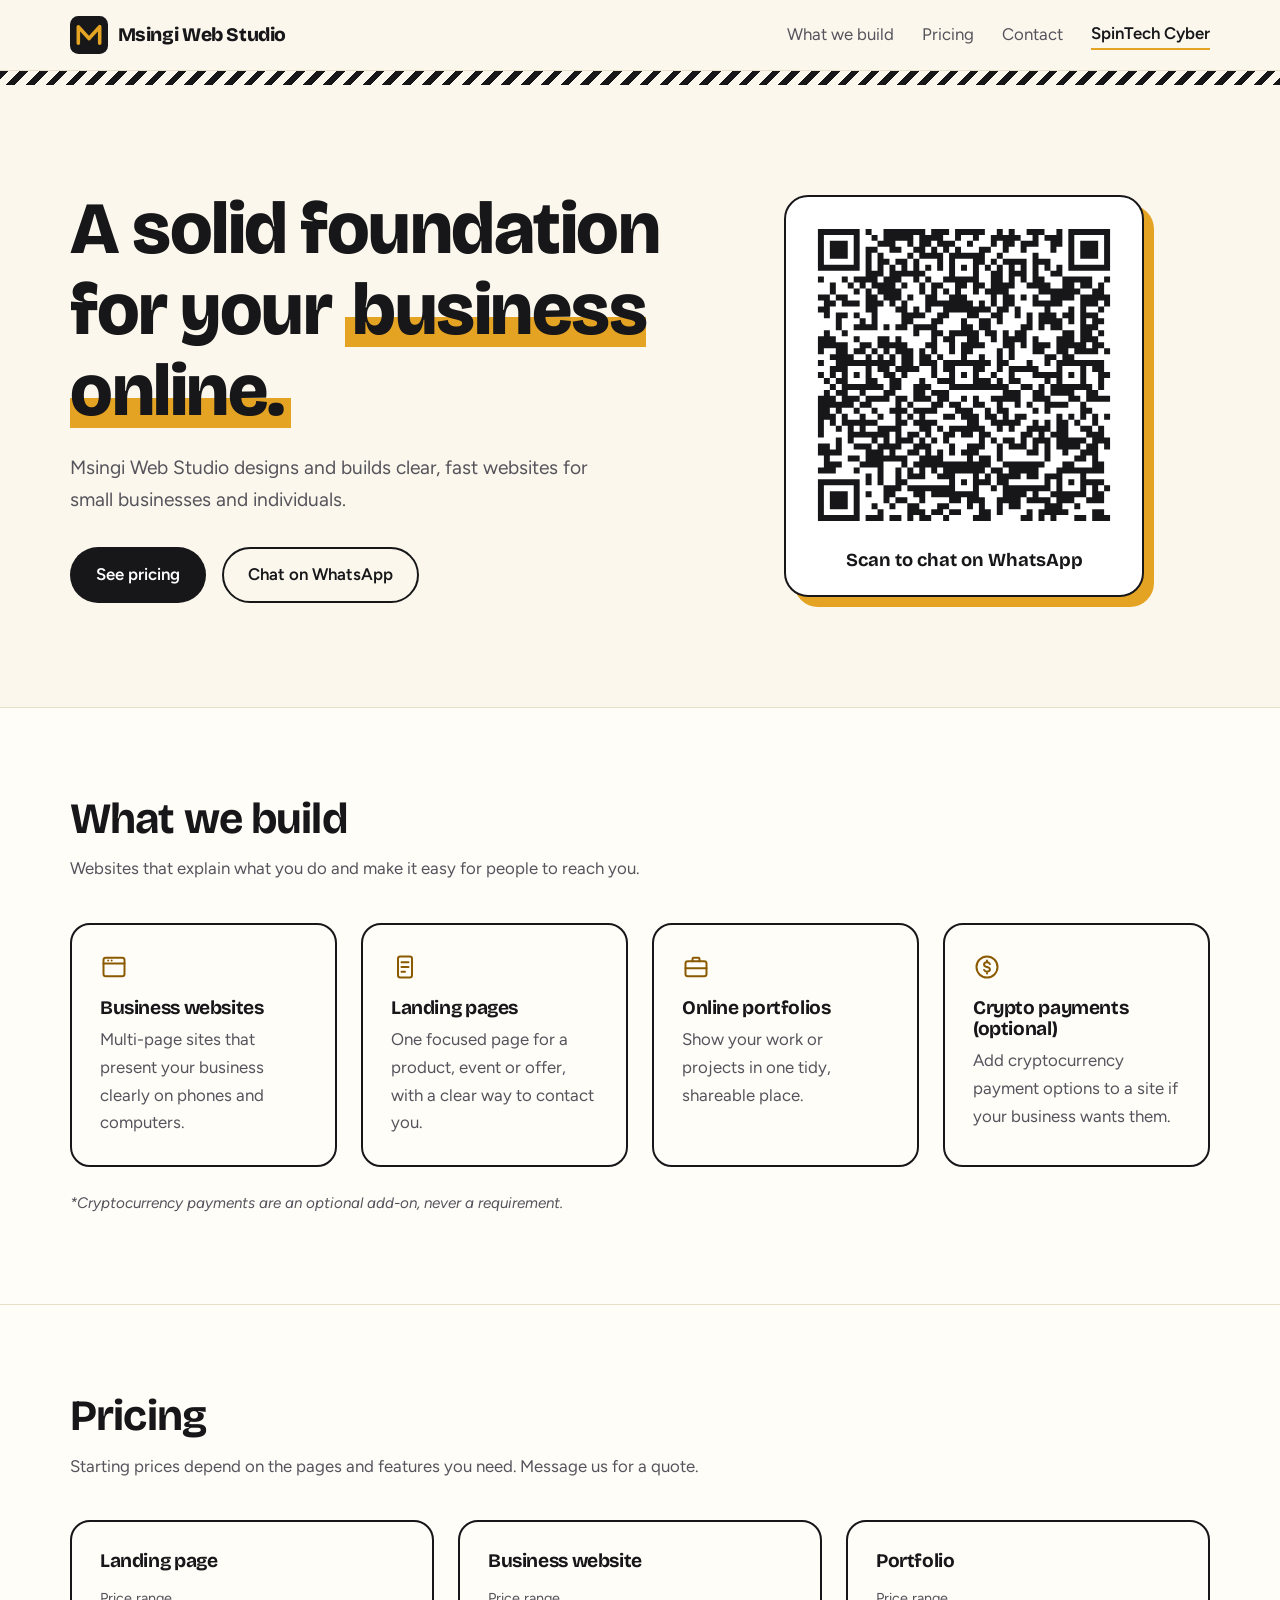
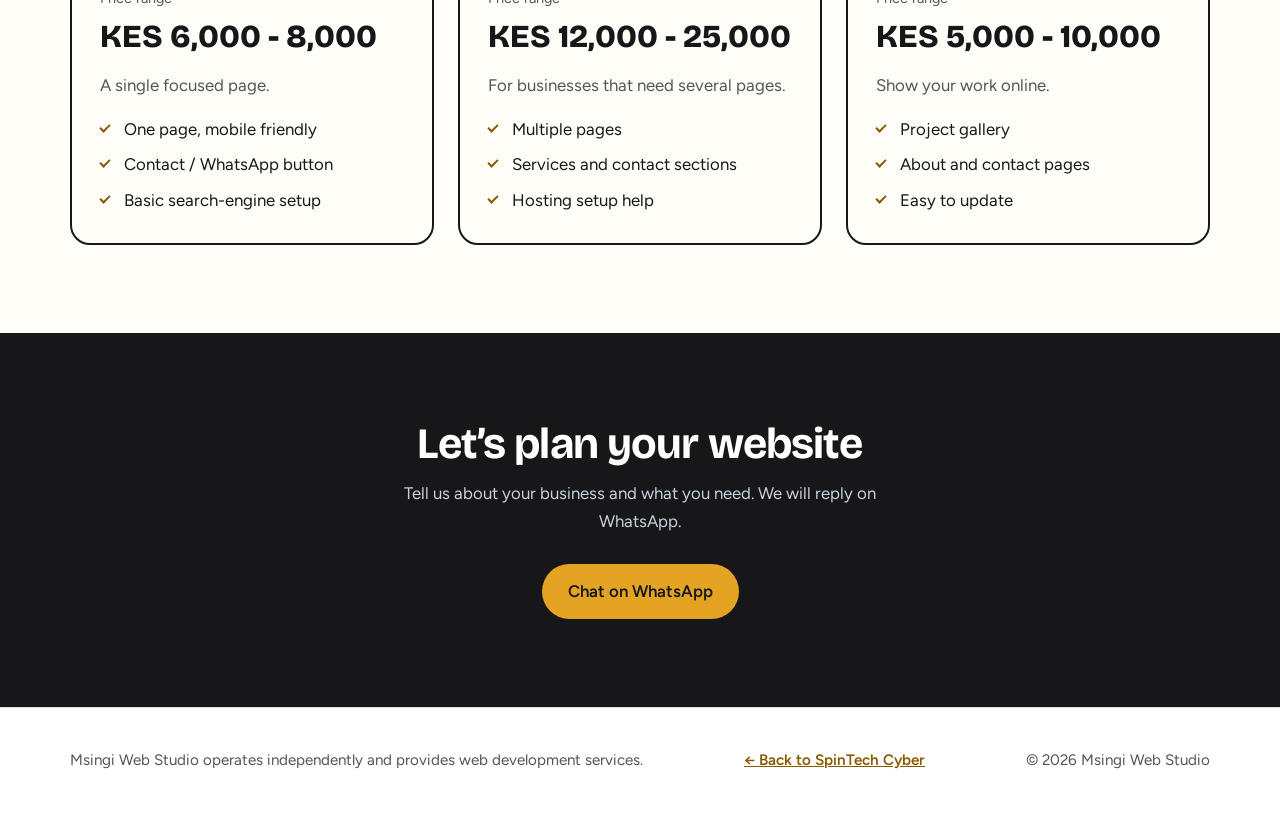
==== web-studio.html @ 888cbfbc "Update web-studio.html" ====
<!DOCTYPE html>
<html lang="en">
<head>
<meta charset="utf-8">
<meta name="viewport" content="width=device-width, initial-scale=1">
<title>Msingi Web Studio | Websites, Landing Pages and Portfolios</title>
<meta name="description" content="Msingi Web Studio builds business websites, landing pages and online portfolios, with optional cryptocurrency payment integration.">
<meta name="color-scheme" content="light only">
<meta name="theme-color" content="#17171A">
<link rel="icon" href="assets/studio-favicon.svg" type="image/svg+xml">
<link rel="preconnect" href="https://fonts.googleapis.com">
<link rel="preconnect" href="https://fonts.gstatic.com" crossorigin>
<link href="https://fonts.googleapis.com/css2?family=Bricolage+Grotesque:wght@600;700;800&family=Figtree:wght@400;500;600&display=swap" rel="stylesheet">
<link rel="stylesheet" href="css/base.css">
<link rel="stylesheet" href="css/studio.css">
</head>
<body>
<a class="skip" href="#main">Skip to content</a>
<header class="site-header">
  <div class="container bar">
    <a class="brand" href="web-studio.html" aria-label="Msingi Web Studio home"><img src="assets/studio-favicon.svg" alt="" width="38" height="38"><span class="brand-name">Msingi Web Studio</span></a>
    <button class="nav-toggle" aria-expanded="false" aria-controls="site-nav" aria-label="Toggle menu">&#9776;</button>
    <nav id="site-nav" aria-label="Main">
      <a href="#what">What we build</a>
      <a href="#pricing">Pricing</a>
      <a href="#contact">Contact</a>
      <a class="back" href="index.html">SpinTech Cyber</a>
    </nav>
  </div>
</header>
<div class="hatch" aria-hidden="true"></div>

<main id="main">
  <section class="hero">
    <div class="container hero-grid">
      <div>
        <h1>A solid foundation for your <mark>business online.</mark></h1>
        <p class="lead">Msingi Web Studio designs and builds clear, fast websites for small businesses and individuals.</p>
        <div class="actions">
          <a class="btn btn-primary" href="#pricing">See pricing</a>
          <a class="btn btn-ghost" data-wa="studio" href="#contact">Chat on WhatsApp</a>
        </div>
      </div>
      <figure class="qr"><img src="assets/whatsapp-qr.svg" alt="QR code: scan to chat with Msingi Web Studio on WhatsApp" width="320" height="320"><figcaption>Scan to chat on WhatsApp</figcaption></figure>
    </div>
  </section>

  <section id="what" class="white">
    <div class="container">
      <div class="head"><h2>What we build</h2><p>Websites that explain what you do and make it easy for people to reach you.</p></div>
      <div class="grid" id="studio-services"></div>
      <p class="optional-note"><i>*Cryptocurrency payments are an optional add-on, never a requirement.</i></p>
    </div>
  </section>

  <section id="pricing" class="white">
    <div class="container">
      <div class="head"><h2>Pricing</h2><p>Starting prices depend on the pages and features you need. Message us for a quote.</p></div>
      <div class="pricing" id="pricing-grid"></div>
    </div>
  </section>

  <section id="contact" class="contact">
    <div class="container">
      <h2>Let&rsquo;s plan your website</h2>
      <p>Tell us about your business and what you need. We will reply on WhatsApp.</p>
      <a class="btn btn-wa" data-wa="studio" href="#contact">Chat on WhatsApp</a>
    </div>
  </section>
</main>

<footer class="site-footer">
  <div class="container foot">
    <p>Msingi Web Studio operates independently and provides web development services.</p>
    <p><a href="index.html">&larr; Back to SpinTech Cyber</a></p>
    <p>&copy; <span data-year></span> Msingi Web Studio</p>
  </div>
</footer>
<script src="js/config.js"></script>
<script src="js/main.js"></script>
</body>
</html>
---- css/base.css ----
*,*::before,*::after{box-sizing:border-box}
html{scroll-behavior:smooth;scroll-padding-top:80px;-webkit-text-size-adjust:100%}
body{margin:0;line-height:1.65;-webkit-font-smoothing:antialiased}
img,svg,iframe{max-width:100%;display:block}
h1,h2,h3,p,ul{margin:0}
ul{padding:0;list-style:none}
a{color:inherit}
:focus-visible{outline:3px solid var(--focus);outline-offset:3px;border-radius:4px}
.container{width:min(1140px,100% - 2.5rem);margin-inline:auto}
.skip{position:absolute;left:-999px;top:0;background:#fff;color:#000;padding:.75rem 1rem;z-index:100}
.skip:focus{left:1rem;top:1rem}
.placeholder{font-style:italic;opacity:.8}
.btn{display:inline-flex;align-items:center;justify-content:center;min-height:48px;padding:.75rem 1.5rem;border-radius:var(--btn-radius);font-weight:600;text-decoration:none;border:2px solid transparent;transition:background .2s,color .2s,border-color .2s,transform .2s;cursor:pointer}
.btn:hover{transform:translateY(-2px)}
.nav-toggle{display:none;background:none;border:1px solid currentColor;color:inherit;border-radius:8px;width:46px;height:46px;cursor:pointer;font-size:1.3rem}
@media (max-width:820px){
  .nav-toggle{display:block}
  #site-nav{display:none;background:var(--bg);position:absolute;left:0;right:0;top:100%;flex-direction:column;align-items:stretch;gap:0;padding:.25rem 1.25rem 1.25rem;border-bottom:1px solid var(--line);box-shadow:0 18px 30px rgba(0,0,0,.18)}
  #site-nav.open{display:flex}
  #site-nav a{padding:.9rem 0;line-height:1.3;text-align:left;border-bottom:1px solid var(--line)}
}
@media (prefers-reduced-motion:reduce){*{animation:none!important;transition:none!important;scroll-behavior:auto!important}}
---- css/studio.css ----
/* Msingi Web Studio: plush black, amber, cream and pink, themed from the owner's ValueMint NFT. Warm and playful, distinct from SpinTech's cold neon. */
:root{color-scheme:light;--bg:#FBF7EC;--card:#FFFDF8;--ink:#17171A;--muted:#55535B;--accent-text:#8A5A00;--amber:#E5A324;--pink:#F4B6B6;--line:#E8DFC8;--focus:#17171A;--btn-radius:999px}
body{background:var(--bg);color:var(--ink);font-family:"Figtree",system-ui,sans-serif;font-size:1.05rem}
h1,h2,h3,.brand-name{font-family:"Bricolage Grotesque","Figtree",sans-serif;line-height:1.1;letter-spacing:-.02em}
h2{font-size:clamp(1.9rem,4vw,2.7rem);font-weight:700}
h3{font-size:1.2rem;font-weight:700}
p{color:var(--muted)}
.site-header{position:sticky;top:0;z-index:50;background:rgba(251,247,236,.95);backdrop-filter:blur(8px);border-bottom:1px solid var(--line)}
.bar{display:flex;align-items:center;justify-content:space-between;min-height:70px}
.brand{display:flex;align-items:center;gap:.6rem;text-decoration:none}
.brand img{width:38px;height:38px}
.brand-name{font-size:1.2rem;font-weight:800}
@media (min-width:821px){#site-nav{display:flex;align-items:center;gap:1.75rem}}
#site-nav a{text-decoration:none;color:var(--muted)}
#site-nav a:hover{color:var(--accent-text)}
#site-nav a.back{color:var(--ink);font-weight:600;border-bottom:2px solid var(--amber)}
.btn-primary{background:var(--ink);color:#fff}.btn-primary:hover{background:var(--accent-text)}
.btn-ghost{border-color:var(--ink);color:var(--ink)}.btn-ghost:hover{background:var(--ink);color:#fff}
.hero{padding:clamp(3.5rem,9vw,6.5rem) 0}
.hero-grid{display:grid;grid-template-columns:1.1fr .9fr;gap:3rem;align-items:center}
.hero h1{font-size:clamp(2.6rem,6.5vw,4.6rem);font-weight:800;margin-bottom:1.25rem;max-width:14em}
.lead{font-size:1.2rem;max-width:34rem;margin-bottom:2rem}
.actions{display:flex;flex-wrap:wrap;gap:1rem}
.browser{background:var(--card);border:2px solid var(--ink);border-radius:20px;box-shadow:10px 10px 0 var(--amber);overflow:hidden}
.browser .top{display:flex;gap:6px;padding:.7rem 1rem;border-bottom:2px solid var(--ink);background:#F3F3F3}
.browser .top i{width:10px;height:10px;border-radius:50%;background:var(--ink)}
.browser .body{padding:1.5rem;display:grid;gap:.8rem}
.browser .body i{display:block;height:14px;border-radius:7px;background:var(--line)}
.browser .body i:first-child{height:70px;background:var(--amber)}
.browser .body i:nth-child(3){width:70%}.browser .body i:nth-child(5){width:50%}
@media (max-width:820px){.hero-grid{grid-template-columns:1fr}}
section{padding:clamp(3.5rem,8vw,5.5rem) 0}
.head{max-width:40rem;margin-bottom:2.5rem}.head h2{margin-bottom:.75rem}
.white{background:var(--card)}
section+section{border-top:1px solid var(--line)}
section.contact{border-top:0}
.grid{display:grid;grid-template-columns:repeat(auto-fill,minmax(250px,1fr));gap:1.5rem}
.card,.plan,.work{background:var(--card);border:2px solid var(--ink);border-radius:20px;padding:1.75rem}
.card{transition:transform .2s,box-shadow .2s}
.card:hover{transform:translate(-3px,-3px);box-shadow:6px 6px 0 var(--amber)}
.icon{display:inline-flex;color:var(--accent-text);margin-bottom:1rem}
.card h3{margin-bottom:.5rem}
.optional-note{margin-top:1.5rem;font-size:.95rem}
.work{display:block;text-decoration:none;color:inherit;padding:1rem 1rem 1.5rem}
a.work{transition:transform .2s}a.work:hover{transform:translateY(-4px)}
.work h3{margin:1rem .5rem .25rem}.work p{margin:0 .5rem}
.mock{height:170px;border-radius:10px;border:2px solid var(--ink);display:grid;gap:8px;padding:14px;align-content:start}
.mock i{display:block;border-radius:6px;background:rgba(18,38,58,.14);height:12px}
.mock i:first-child{height:60px;background:var(--ink)}
.mock-0{background:#FCE3B0}.mock-1{background:#F9D3D3}.mock-2{background:#E3E5EA}
.pricing{display:grid;grid-template-columns:repeat(auto-fit,minmax(260px,1fr));gap:1.5rem}
.plan .from{font-size:.9rem;margin-top:1rem}
.plan .price{font-family:"Bricolage Grotesque",sans-serif;font-size:2rem;font-weight:800;color:var(--ink);margin-bottom:.5rem}
.plan ul{margin-top:1rem;display:grid;gap:.5rem}
.plan li{padding-left:1.5rem;position:relative}
.plan li::before{content:"";position:absolute;left:0;top:.5rem;width:10px;height:6px;border-left:2px solid var(--accent-text);border-bottom:2px solid var(--accent-text);transform:rotate(-45deg)}
.contact{background:var(--ink);color:#fff;text-align:center}
.contact h2{margin-bottom:.75rem}.contact p{color:#C7D3DD;max-width:34rem;margin:0 auto 1.75rem}
.btn-wa{background:var(--amber);color:var(--ink)}.btn-wa:hover{background:#fff}
.site-footer{padding:2.5rem 0;background:#fff;border-top:1px solid var(--line);font-size:.95rem}
.foot{display:flex;flex-wrap:wrap;justify-content:space-between;gap:1rem 2rem;align-items:center}
.foot a{color:var(--accent-text);font-weight:600}
.hero h1 mark{background:linear-gradient(transparent 58%,var(--amber) 58% 92%,transparent 92%);color:inherit;padding:0 .1em}
.hatch{height:14px;background:repeating-linear-gradient(135deg,var(--ink) 0 6px,transparent 6px 14px)}
.work .visit{color:var(--accent-text);font-weight:600}
.shot{position:relative;aspect-ratio:16/10;overflow:hidden;background:#F3F3F3}
.work .shot{border:2px solid var(--ink);border-radius:12px}
.shot img{width:100%;height:100%;object-fit:cover;object-position:top}
.shot .cover{position:absolute;inset:0}
.qr{margin:0;justify-self:center;width:min(360px,100%);background:#fff;border:2px solid var(--ink);border-radius:24px;padding:1.25rem;box-shadow:10px 10px 0 var(--amber);text-align:center}
.qr img{width:100%;height:auto}
.qr figcaption{font-family:"Bricolage Grotesque",sans-serif;font-weight:700;font-size:1.15rem;margin-top:.75rem}
@media (max-width:820px){#site-nav a.back{align-self:flex-start;margin-top:.5rem}}
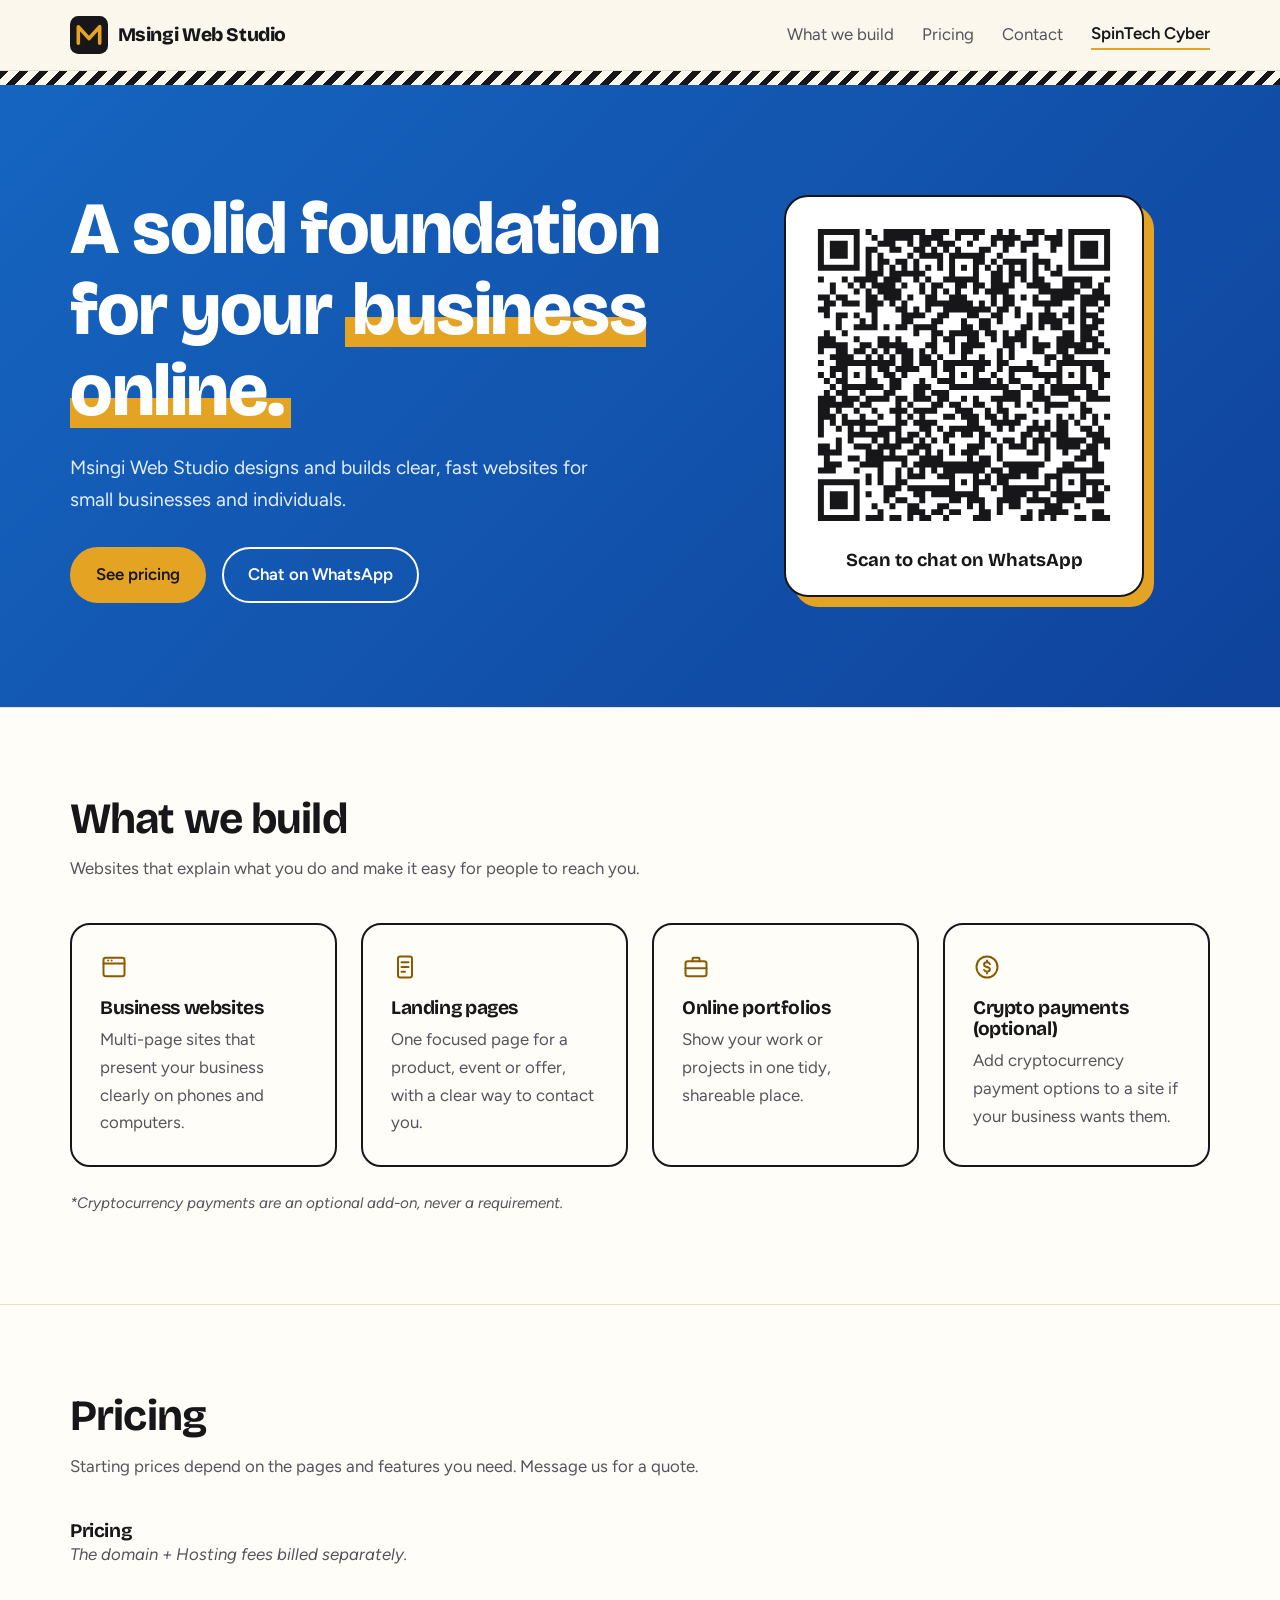
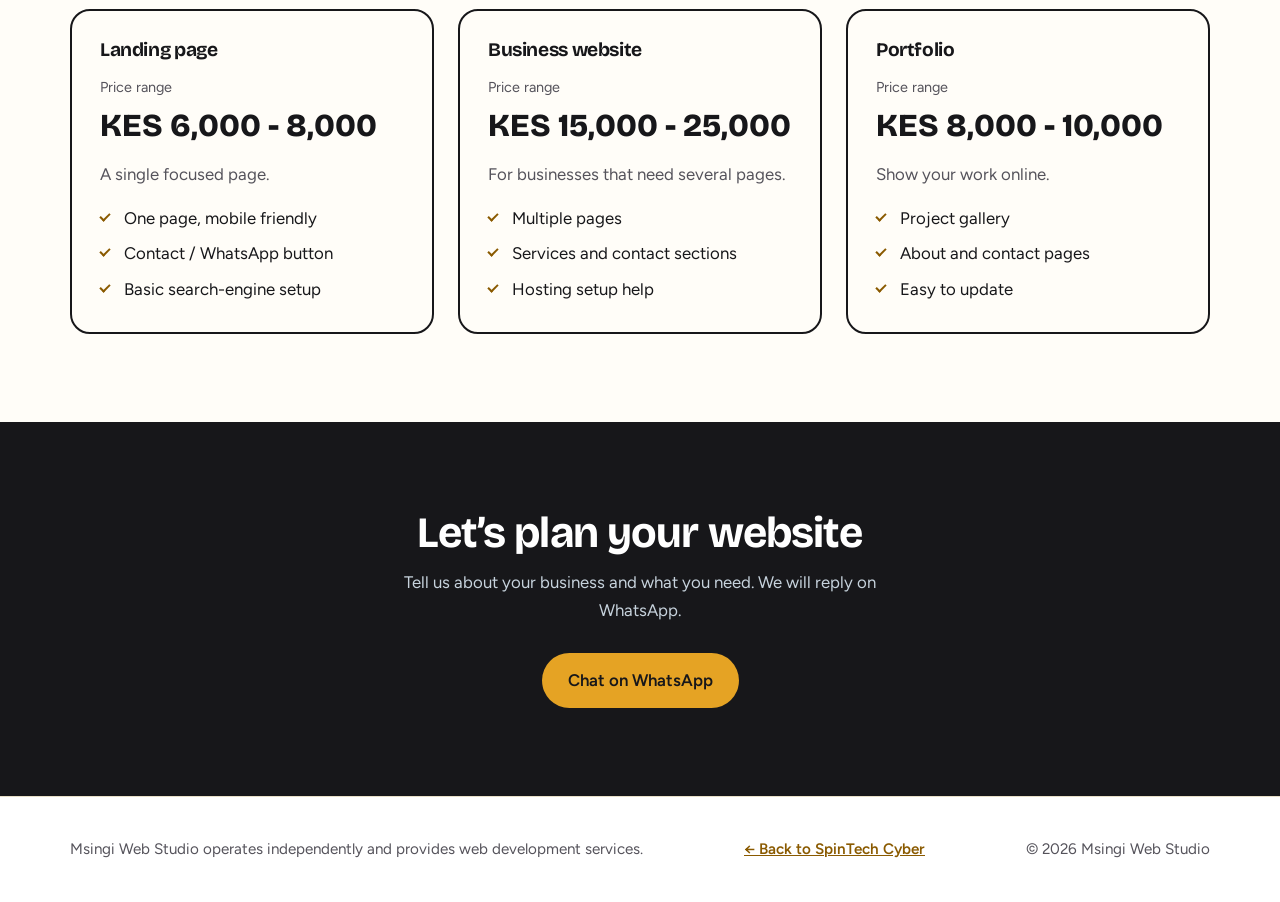
==== commit 12ae9beb: "Update web-studio.html" ====
--- a/web-studio.html
+++ b/web-studio.html
@@ -56,6 +56,7 @@
   <section id="pricing" class="white">
     <div class="container">
       <div class="head"><h2>Pricing</h2><p>Starting prices depend on the pages and features you need. Message us for a quote.</p></div>
+      <div class="head"><h3>Pricing</h3><p><i>The domain + Hosting fees billed separately.</i></p></div>
       <div class="pricing" id="pricing-grid"></div>
     </div>
   </section>
--- a/css/studio.css
+++ b/css/studio.css
@@ -71,3 +71,26 @@
 .qr img{width:100%;height:auto}
 .qr figcaption{font-family:"Bricolage Grotesque",sans-serif;font-weight:700;font-size:1.15rem;margin-top:.75rem}
 @media (max-width:820px){#site-nav a.back{align-self:flex-start;margin-top:.5rem}}
+.hero{
+  background-color:#1565C0;
+  background-image:
+    linear-gradient(135deg,rgba(21,101,192,.93) 0%,rgba(13,52,140,.86) 100%),
+    url("../assets/hero-bg.webp");
+  background-size:cover;
+  background-position:right center;
+  background-repeat:no-repeat;
+}
+.hero h1{color:#fff}
+.hero .lead{color:#E3EEFF}
+.hero .btn-primary{background:var(--amber);color:var(--ink);border-color:var(--amber)}
+.hero .btn-primary:hover{background:#fff;border-color:#fff}
+.hero .btn-ghost{border-color:#fff;color:#fff}
+.hero .btn-ghost:hover{background:#fff;color:#0D348C}
+@media (max-width:820px){
+  .hero{background-position:70% center}
+}
+.hero{
+  background-image:
+    linear-gradient(135deg,rgba(21,101,192,.80) 0%,rgba(13,52,140,.70) 100%),
+    url("../assets/hero-bg.webp");
+}
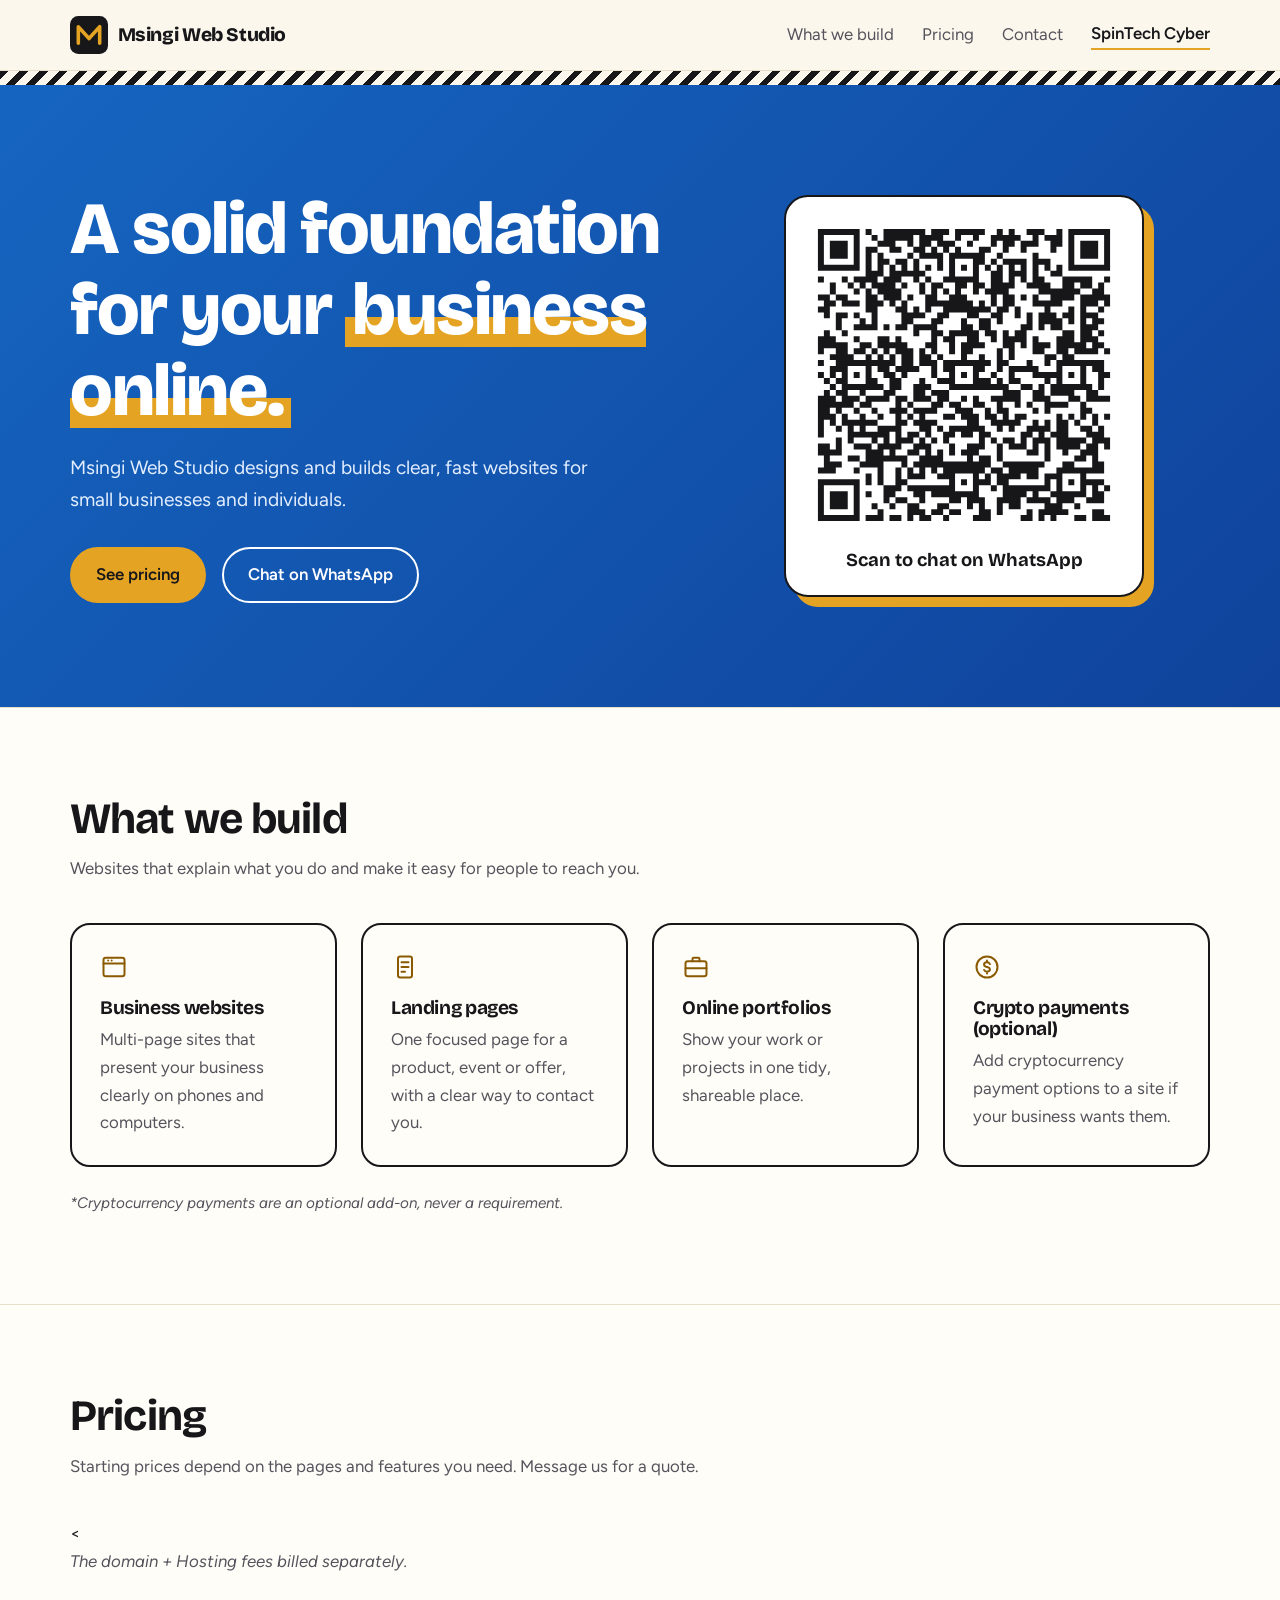
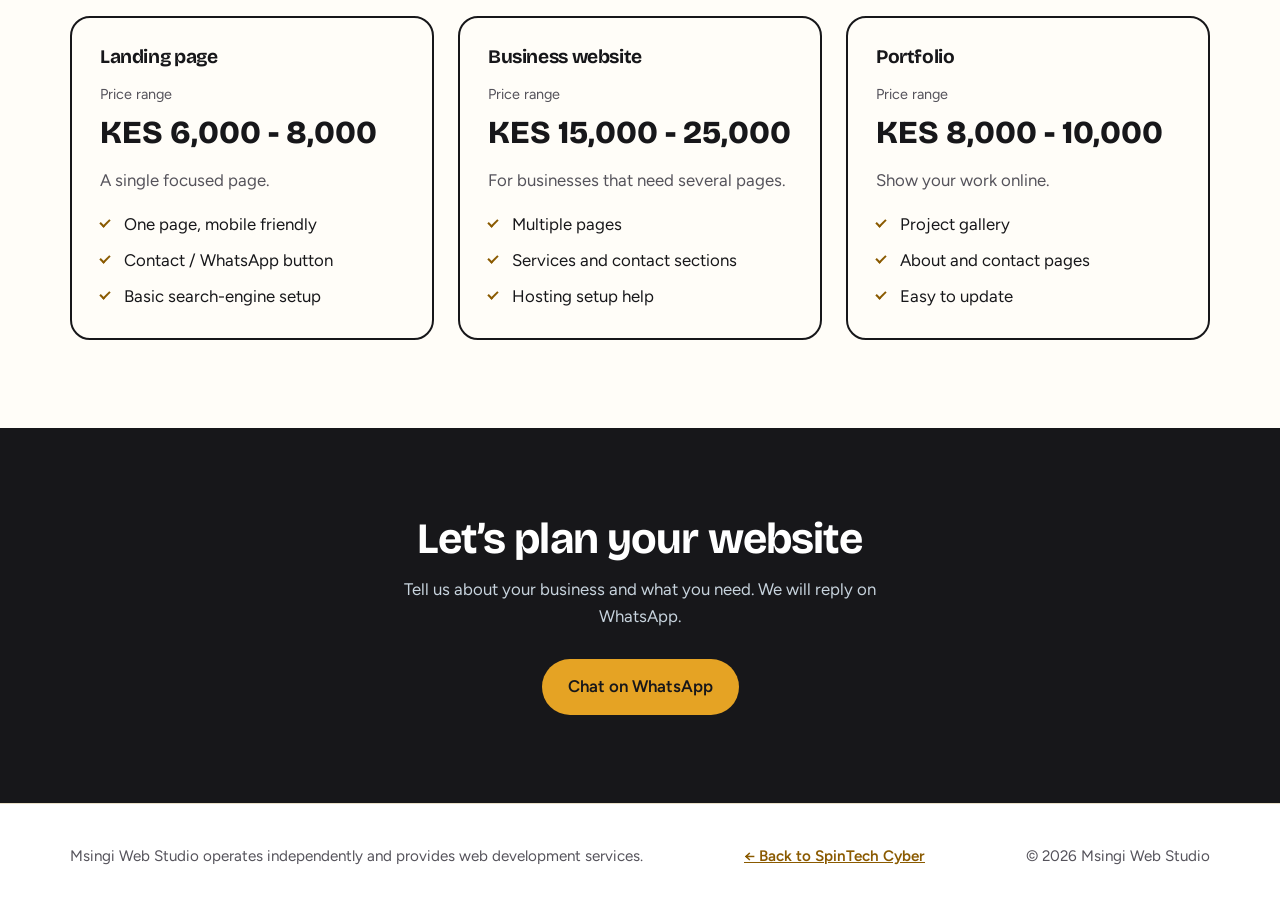
==== commit 170d87ab: "Update web-studio.html" ====
--- a/web-studio.html
+++ b/web-studio.html
@@ -56,7 +56,7 @@
   <section id="pricing" class="white">
     <div class="container">
       <div class="head"><h2>Pricing</h2><p>Starting prices depend on the pages and features you need. Message us for a quote.</p></div>
-      <div class="head"><h3>Pricing</h3><p><i>The domain + Hosting fees billed separately.</i></p></div>
+      <div class="head"><<p><i>The domain + Hosting fees billed separately.</i></p></div>
       <div class="pricing" id="pricing-grid"></div>
     </div>
   </section>
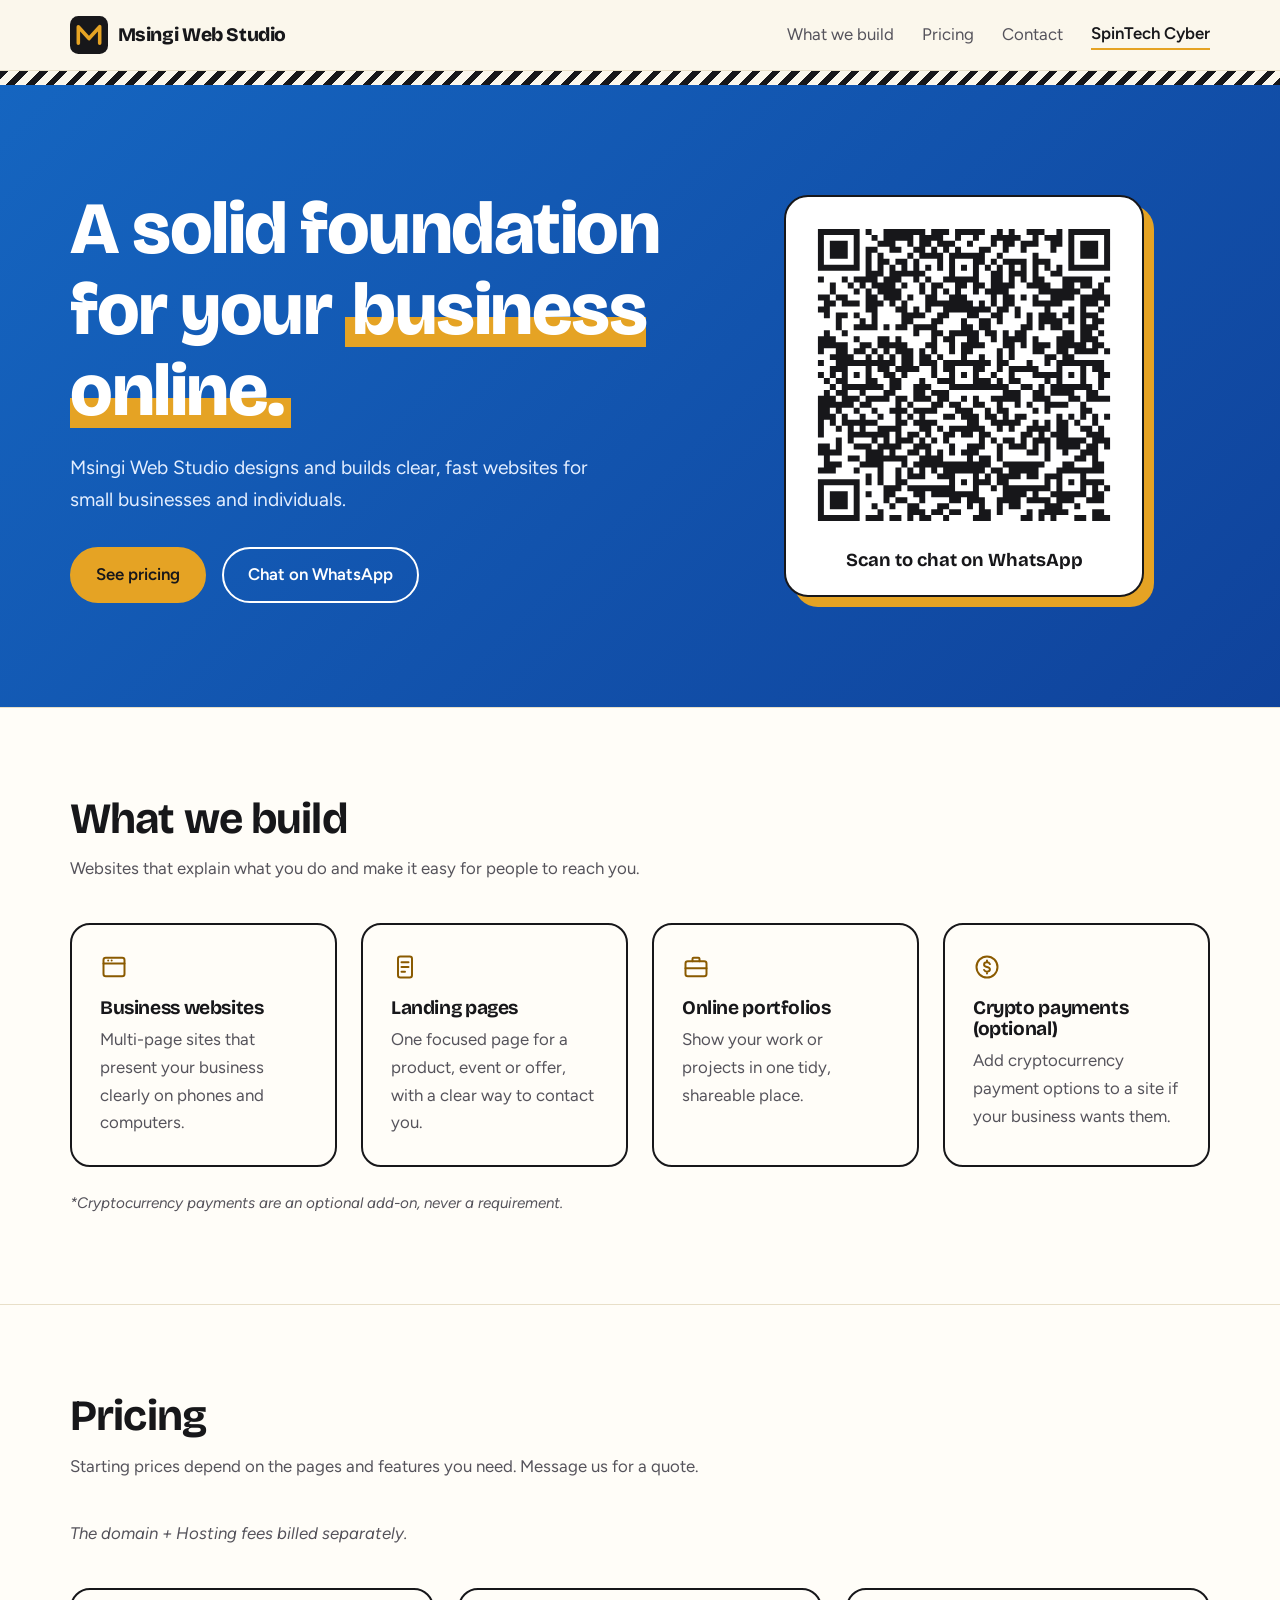
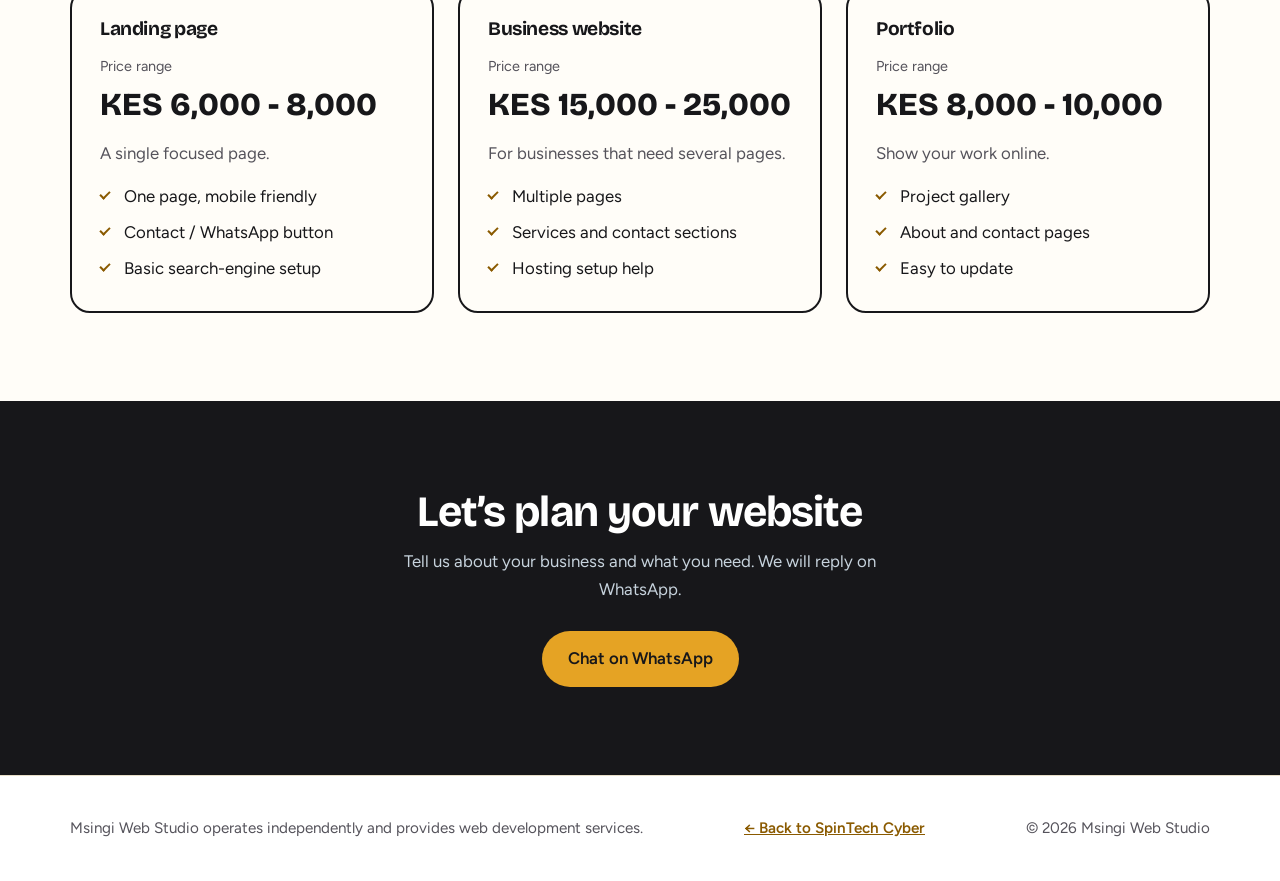
==== commit e3a72b61: "Update web-studio.html" ====
--- a/web-studio.html
+++ b/web-studio.html
@@ -56,7 +56,7 @@
   <section id="pricing" class="white">
     <div class="container">
       <div class="head"><h2>Pricing</h2><p>Starting prices depend on the pages and features you need. Message us for a quote.</p></div>
-      <div class="head"><<p><i>The domain + Hosting fees billed separately.</i></p></div>
+      <div class="head"><p><i>The domain + Hosting fees billed separately.</i></p></div>
       <div class="pricing" id="pricing-grid"></div>
     </div>
   </section>
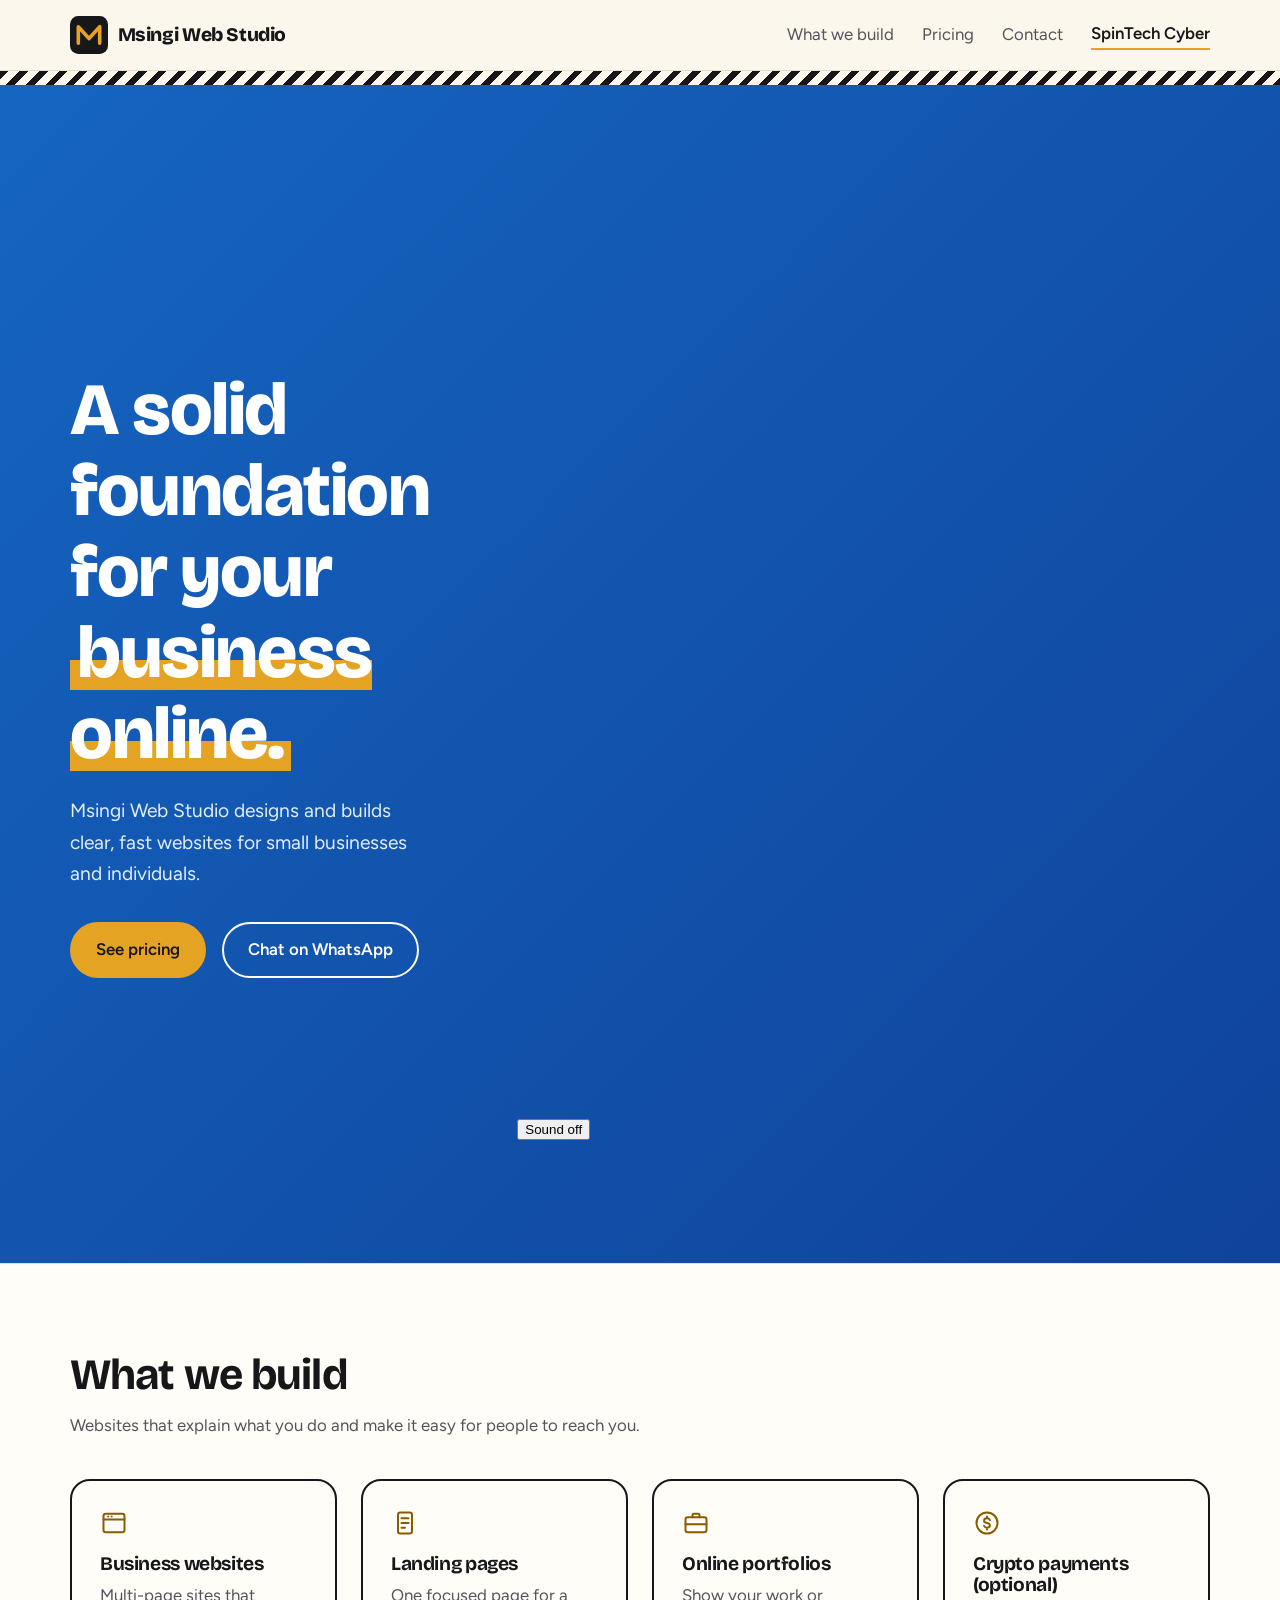
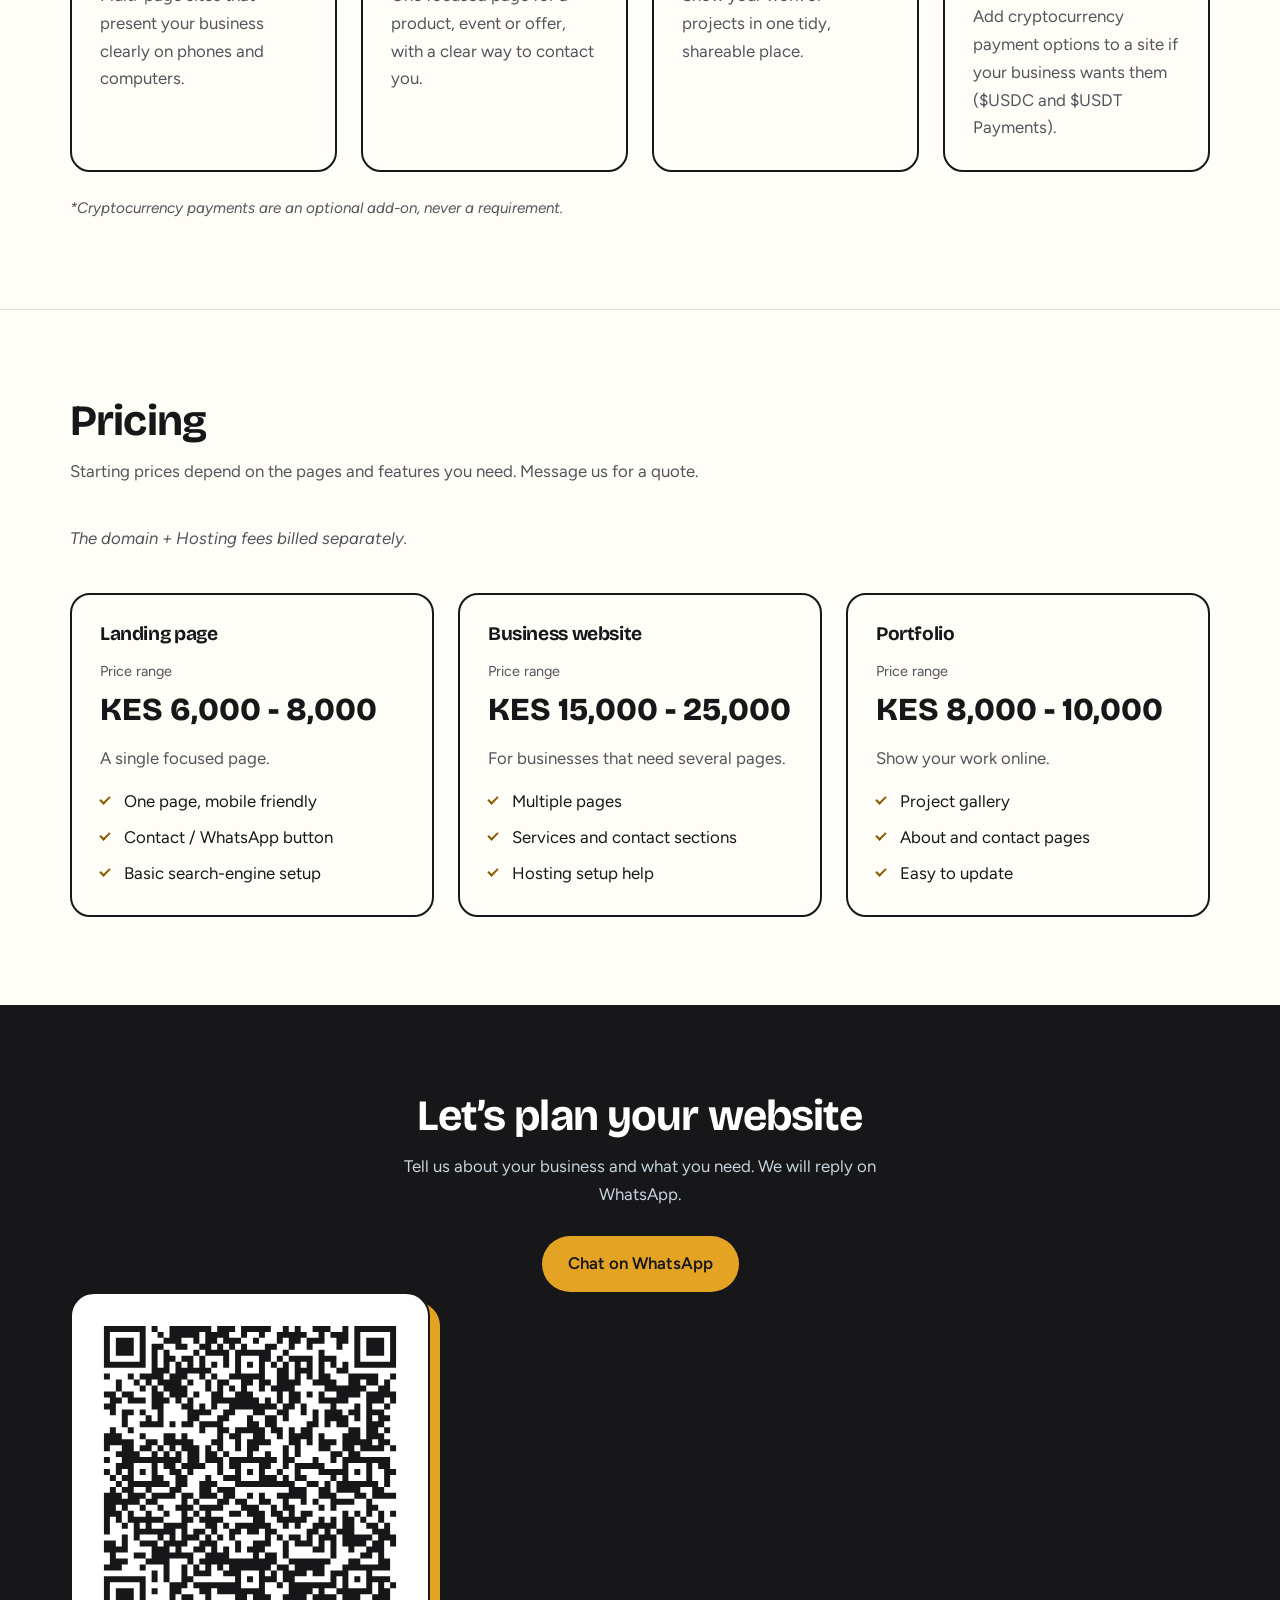
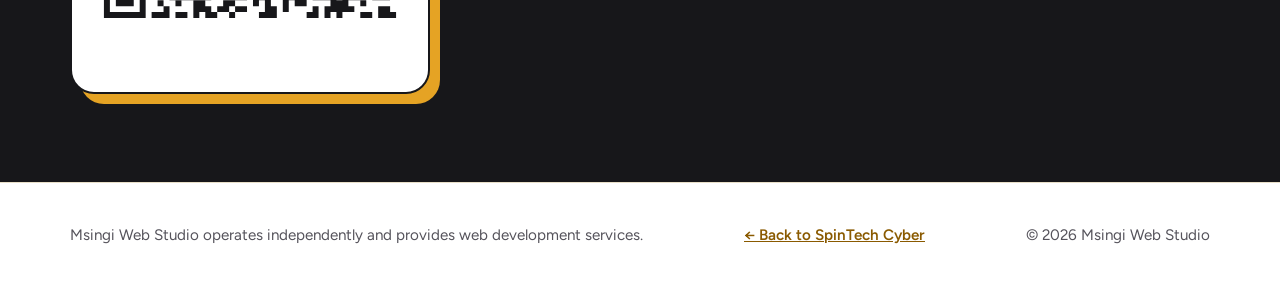
==== commit ff2bafa5: "Add files via upload" ====
--- a/web-studio.html
+++ b/web-studio.html
@@ -41,7 +41,12 @@
           <a class="btn btn-ghost" data-wa="studio" href="#contact">Chat on WhatsApp</a>
         </div>
       </div>
-      <figure class="qr"><img src="assets/whatsapp-qr.svg" alt="QR code: scan to chat with Msingi Web Studio on WhatsApp" width="320" height="320"><figcaption>Scan to chat on WhatsApp</figcaption></figure>
+      <figure class="hero-video">
+        <video id="intro-video" autoplay muted loop playsinline preload="metadata" poster="assets/studio-intro-poster.webp" width="720" height="900" aria-label="Msingi Web Studio intro video">
+          <source src="assets/studio-intro.mp4" type="video/mp4">
+        </video>
+        <button class="sound-toggle" id="sound-toggle" type="button" aria-pressed="false">Sound off</button>
+      </figure>
     </div>
   </section>
 
@@ -66,6 +71,7 @@
       <h2>Let&rsquo;s plan your website</h2>
       <p>Tell us about your business and what you need. We will reply on WhatsApp.</p>
       <a class="btn btn-wa" data-wa="studio" href="#contact">Chat on WhatsApp</a>
+      <figure class="qr"><img src="assets/whatsapp-qr.svg" alt="QR code: scan to chat with Msingi Web Studio on WhatsApp" width="320" height="320" loading="lazy"><figcaption>Scan to chat on WhatsApp</figcaption></figure>
     </div>
   </section>
 </main>
@@ -79,5 +85,18 @@
 </footer>
 <script src="js/config.js"></script>
 <script src="js/main.js"></script>
+<script>
+(function(){
+  var v=document.getElementById('intro-video'),b=document.getElementById('sound-toggle');
+  if(!v||!b)return;
+  if(window.matchMedia&&matchMedia('(prefers-reduced-motion: reduce)').matches){v.pause();v.removeAttribute('autoplay');v.setAttribute('controls','');}
+  b.addEventListener('click',function(){
+    v.muted=!v.muted;
+    if(!v.muted&&v.paused){v.play();}
+    b.textContent=v.muted?'Sound off':'Sound on';
+    b.setAttribute('aria-pressed',String(!v.muted));
+  });
+})();
+</script>
 </body>
 </html>
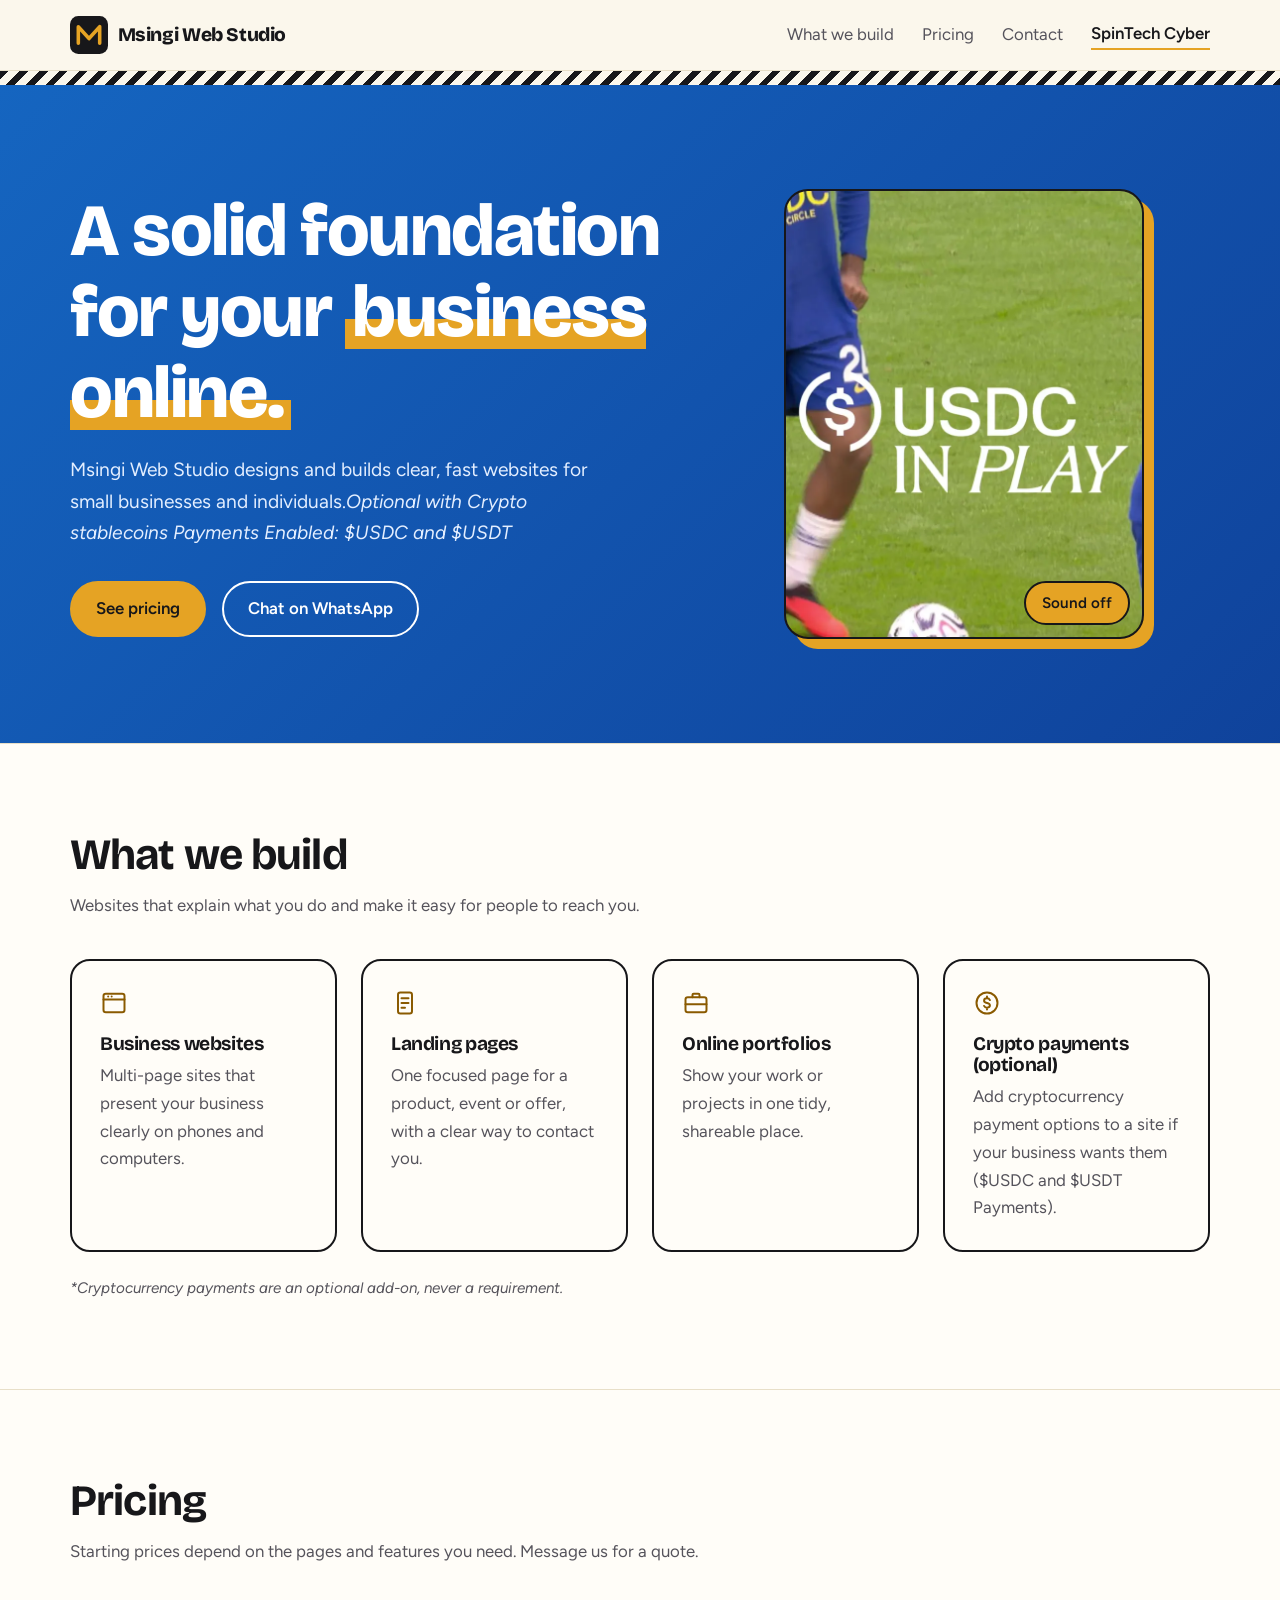
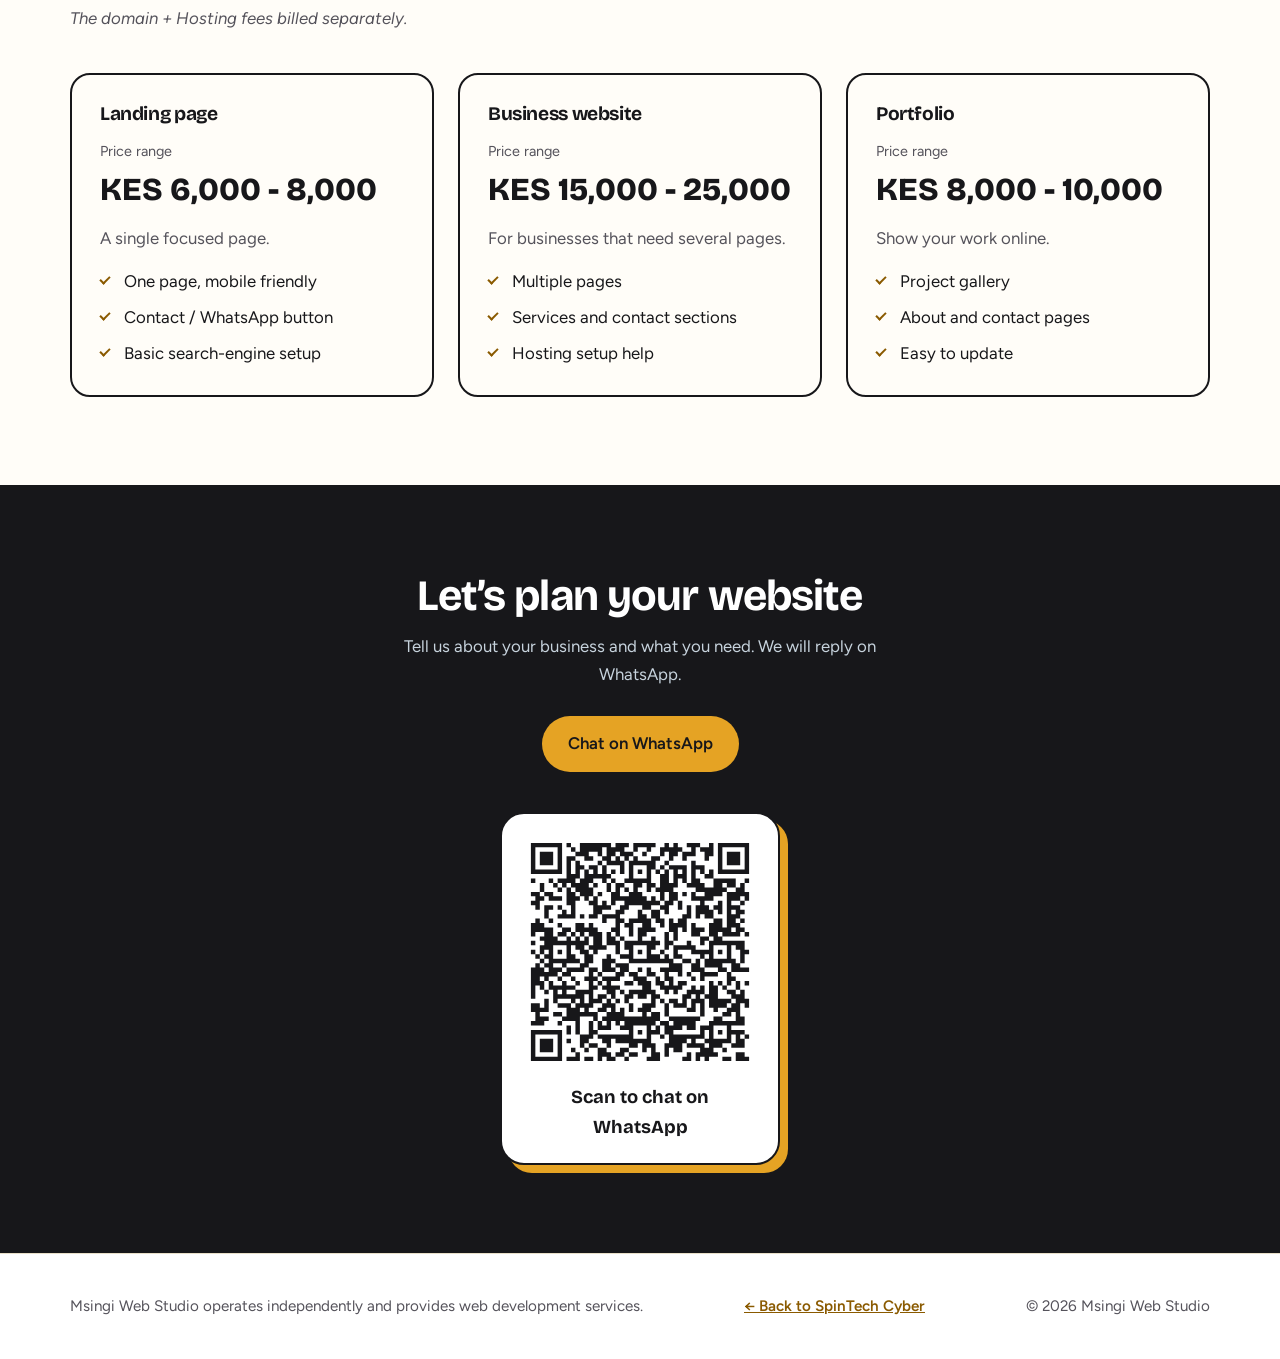
==== commit ba8d3e80: "Update web-studio.html" ====
--- a/web-studio.html
+++ b/web-studio.html
@@ -35,7 +35,7 @@
     <div class="container hero-grid">
       <div>
         <h1>A solid foundation for your <mark>business online.</mark></h1>
-        <p class="lead">Msingi Web Studio designs and builds clear, fast websites for small businesses and individuals.</p>
+        <p class="lead">Msingi Web Studio designs and builds clear, fast websites for small businesses and individuals.<i>Optional with Crypto stablecoins Payments Enabled: $USDC and $USDT</i></p>
         <div class="actions">
           <a class="btn btn-primary" href="#pricing">See pricing</a>
           <a class="btn btn-ghost" data-wa="studio" href="#contact">Chat on WhatsApp</a>
@@ -89,10 +89,11 @@
 (function(){
   var v=document.getElementById('intro-video'),b=document.getElementById('sound-toggle');
   if(!v||!b)return;
-  if(window.matchMedia&&matchMedia('(prefers-reduced-motion: reduce)').matches){v.pause();v.removeAttribute('autoplay');v.setAttribute('controls','');}
+  var p=v.play&&v.play();
+  if(p&&p.catch){p.catch(function(){v.setAttribute('controls','');});}
   b.addEventListener('click',function(){
     v.muted=!v.muted;
-    if(!v.muted&&v.paused){v.play();}
+    if(v.paused){v.play();}
     b.textContent=v.muted?'Sound off':'Sound on';
     b.setAttribute('aria-pressed',String(!v.muted));
   });
--- a/css/studio.css
+++ b/css/studio.css
@@ -94,3 +94,14 @@
     linear-gradient(135deg,rgba(21,101,192,.80) 0%,rgba(13,52,140,.70) 100%),
     url("../assets/hero-bg.webp");
 }
+
+/* Hero intro video (portrait 4:5) */
+.hero-video{position:relative;margin:0;justify-self:center;width:min(360px,100%);aspect-ratio:4/5;background:var(--ink);border:2px solid var(--ink);border-radius:24px;box-shadow:10px 10px 0 var(--amber);overflow:hidden}
+.hero-video video{display:block;width:100%;height:100%;object-fit:cover}
+.sound-toggle{position:absolute;right:.75rem;bottom:.75rem;min-height:44px;padding:.5rem 1rem;border:2px solid var(--ink);border-radius:999px;background:var(--amber);color:var(--ink);font:600 .95rem "Figtree",system-ui,sans-serif;cursor:pointer}
+.sound-toggle:hover{background:#fff}
+.sound-toggle:focus-visible{outline:3px solid #fff;outline-offset:2px}
+/* QR now lives in the Contact section */
+.contact .qr{margin:2.5rem auto 0;width:min(280px,100%);box-shadow:8px 8px 0 var(--amber)}
+.contact .qr figcaption{color:var(--ink)}
+@media (max-width:820px){.hero-video{width:min(320px,100%)}}
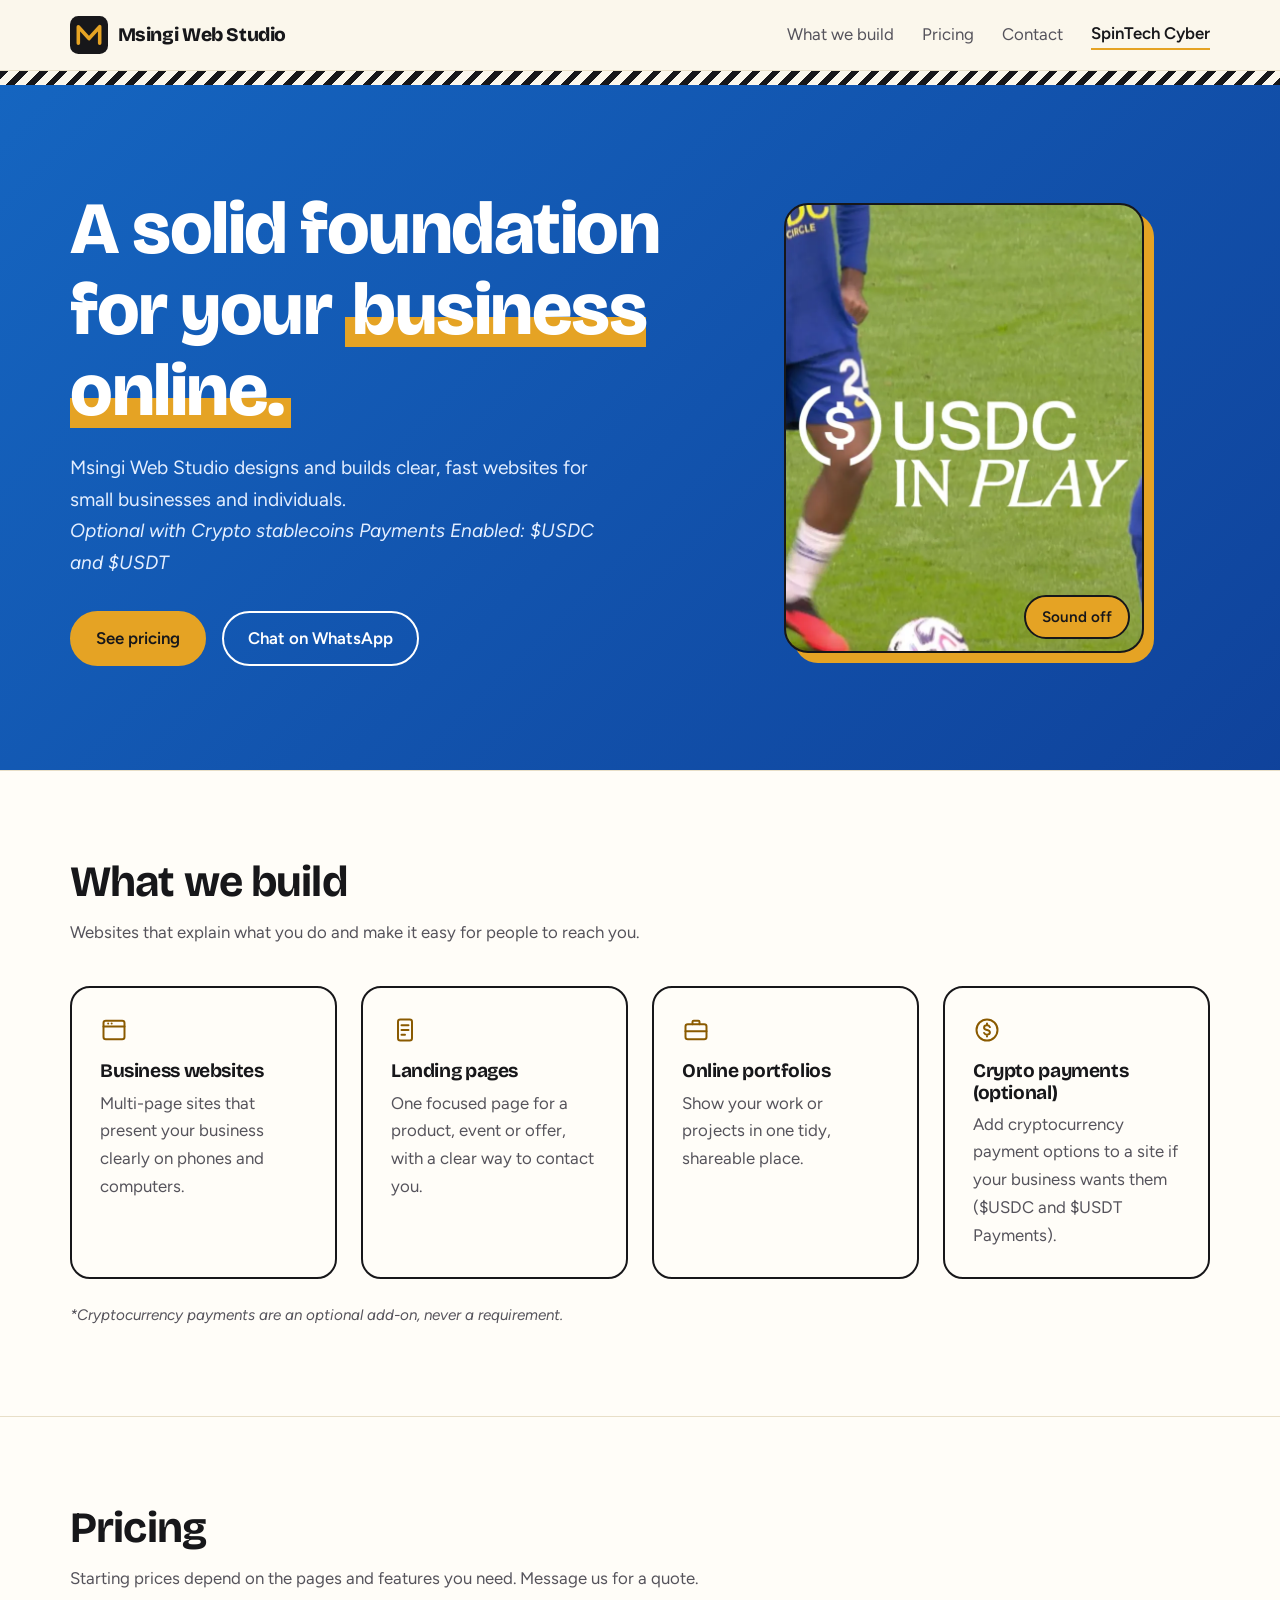
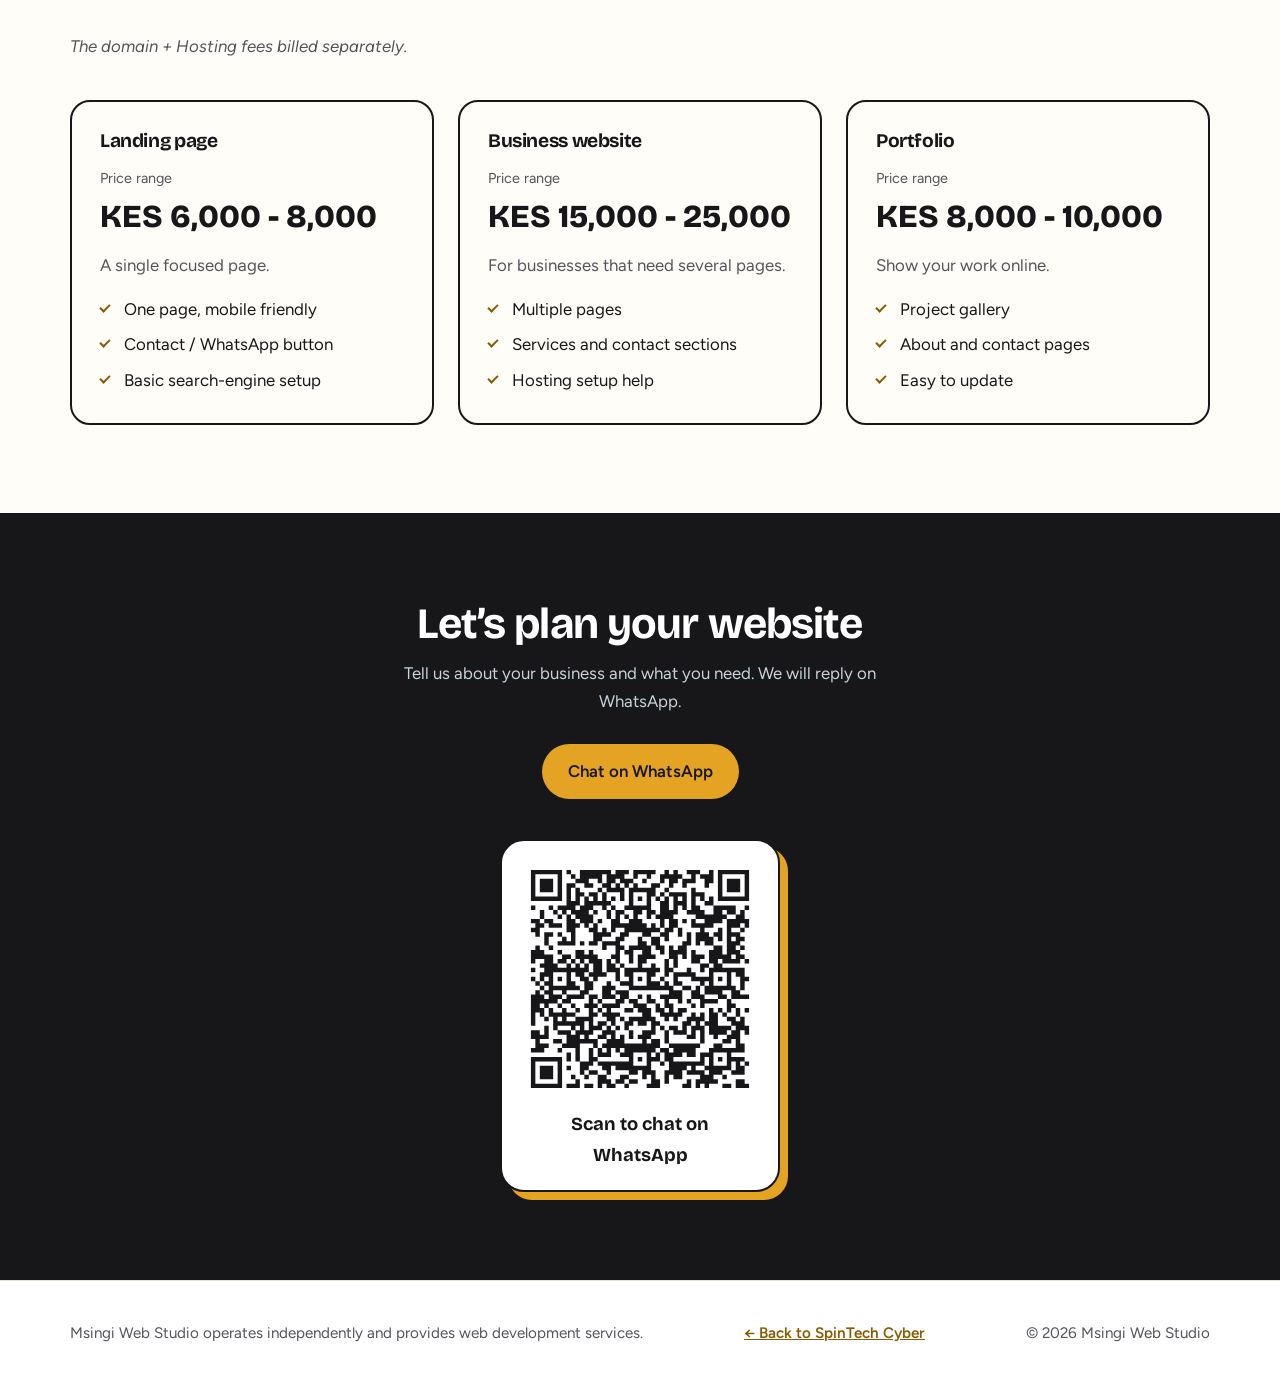
==== commit 055ec352: "Update web-studio.html" ====
--- a/web-studio.html
+++ b/web-studio.html
@@ -35,7 +35,7 @@
     <div class="container hero-grid">
       <div>
         <h1>A solid foundation for your <mark>business online.</mark></h1>
-        <p class="lead">Msingi Web Studio designs and builds clear, fast websites for small businesses and individuals.<i>Optional with Crypto stablecoins Payments Enabled: $USDC and $USDT</i></p>
+        <p class="lead">Msingi Web Studio designs and builds clear, fast websites for small businesses and individuals.<i> <br>Optional with Crypto stablecoins Payments Enabled: $USDC and $USDT</i></p>
         <div class="actions">
           <a class="btn btn-primary" href="#pricing">See pricing</a>
           <a class="btn btn-ghost" data-wa="studio" href="#contact">Chat on WhatsApp</a>
